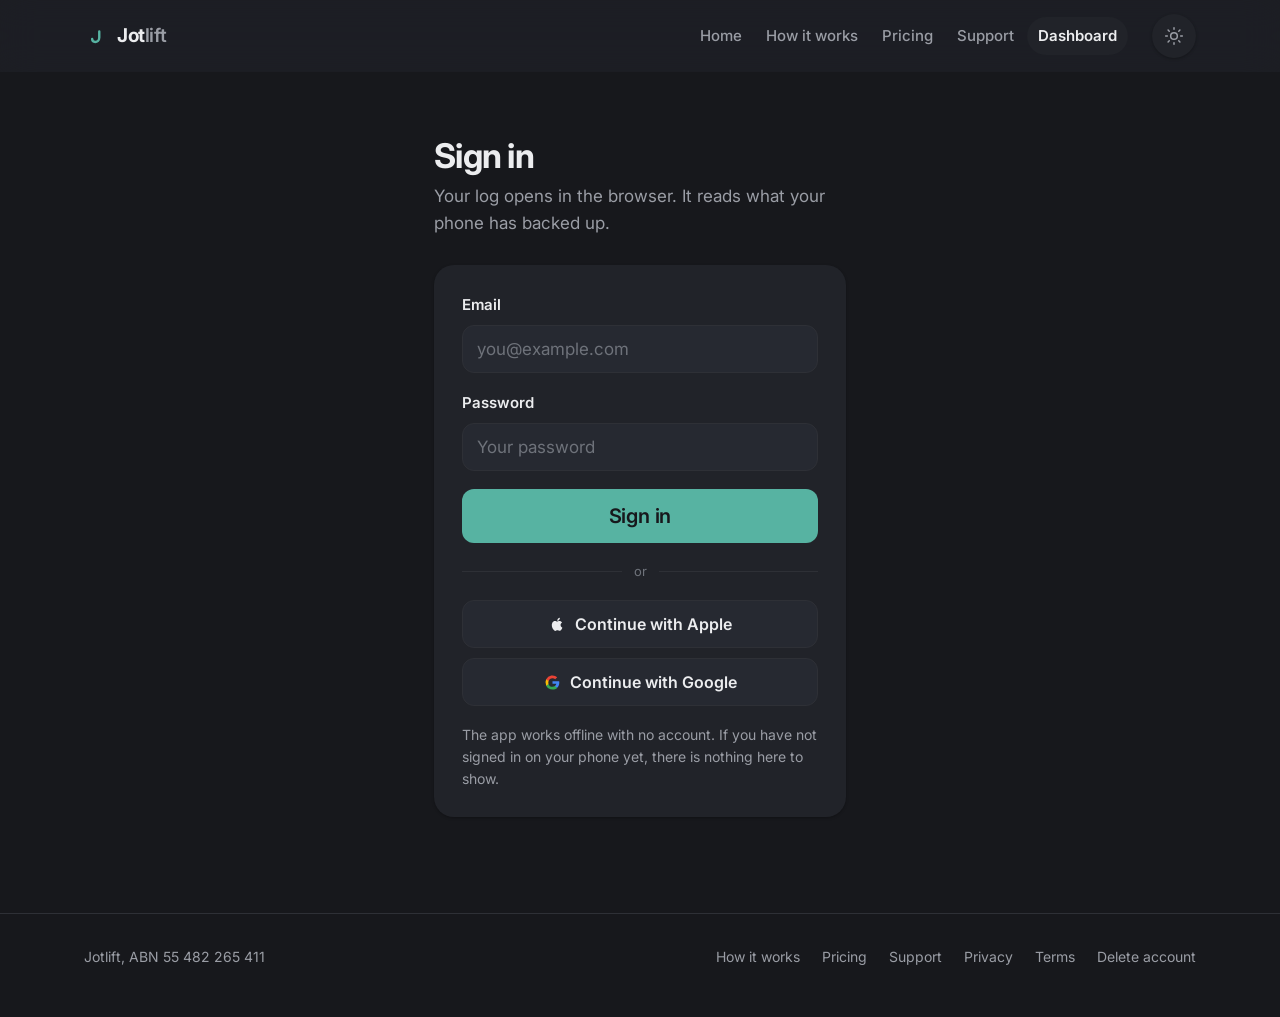
==== dashboard/index.html @ 5325343e "Build the Jotlift web surface: marketing site and Pro dashboard Rebuilds the site from the design ha" ====
<!DOCTYPE html>
<html lang="en" data-app="jotlift" data-theme="dark">
<head>
<meta charset="utf-8">
<meta name="viewport" content="width=device-width, initial-scale=1">
<title>Jotlift dashboard</title>
<meta name="description" content="Your whole workout log in a browser. History, progress charts and personal bests, your exercises and routines, and export to a spreadsheet.">
<link rel="canonical" href="https://jotlift.app/dashboard/">
<meta property="og:title" content="Jotlift dashboard">
<meta property="og:description" content="Your whole workout log in a browser. History, progress charts and personal bests, your exercises and routines, and export to a spreadsheet.">
<meta property="og:url" content="https://jotlift.app/dashboard/">
<meta property="og:type" content="website">
<link rel="icon" href="/assets/img/glyph.svg" type="image/svg+xml">
<link rel="stylesheet" href="/assets/css/site.css">
<script>
  /* Applied before first paint so a light-mode reader never sees a dark flash. */
  try {
    var t = localStorage.getItem('jotlift.theme');
    if (t === 'light' || t === 'dark') document.documentElement.setAttribute('data-theme', t);
  } catch (e) {}
</script>
</head>
<body class="jotx">
<a class="skip-link" href="#main">Skip to content</a>

<header class="site-header">
  <div class="site-header__inner">
    <a class="wordmark" href="/">
      <svg width="24" height="24" viewBox="0 0 100 100" fill="none" aria-hidden="true"><g transform="translate(10,10) scale(0.8)"><path d="M67 26 L67 58 C67 73 56 81 46 81 C36 81 30 74 30 66" fill="none" stroke="var(--color-accent)" stroke-width="12.5" stroke-linecap="round" stroke-linejoin="round"/></g></svg>
      <span class="wordmark__text">Jot<span>lift</span></span>
    </a>
    <nav class="site-nav" aria-label="Main">
      <a href="/">Home</a>
      <a href="/how-it-works/">How it works</a>
      <a href="/pricing/">Pricing</a>
      <a href="/support/">Support</a>
      <a href="/dashboard/" aria-current="page">Dashboard</a>
    </nav>
    <button class="theme-toggle" type="button" data-theme-toggle aria-label="Switch appearance">
      <svg class="icon-sun" width="20" height="20" viewBox="0 0 24 24" fill="none" stroke="currentColor" stroke-width="1.8" stroke-linecap="round" stroke-linejoin="round" aria-hidden="true"><circle cx="12" cy="12" r="4"/><path d="M12 2v2M12 20v2M4.9 4.9l1.4 1.4M17.7 17.7l1.4 1.4M2 12h2M20 12h2M4.9 19.1l1.4-1.4M17.7 6.3l1.4-1.4"/></svg>
      <svg class="icon-moon" width="20" height="20" viewBox="0 0 24 24" fill="none" stroke="currentColor" stroke-width="1.8" stroke-linecap="round" stroke-linejoin="round" aria-hidden="true"><path d="M12 3a6 6 0 0 0 9 9 9 9 0 1 1-9-9Z"/></svg>
    </button>
  </div>
</header>

<main id="main" data-dash-root>
  <noscript>
    <section class="shell-prose prose" style="padding-top:56px">
      <h1 class="display h-page">Your log</h1>
      <p>The dashboard reads the log your phone has backed up, which needs JavaScript. Turn it on for jotlift.app and reload. Everything else on this site works without it.</p>
      <p><a href="/support/">Get in touch</a> if that is a problem for you.</p>
    </section>
  </noscript>

  <!-- The first paint, replaced as soon as the session is known. Row
       placeholders shaped like the content: no spinner, no fake progress. -->
  <section class="shell-dash" style="padding:48px 24px 96px" data-dash-boot>
    <div class="skeleton__line"></div>
    <div class="skeleton__title"></div>
    <div class="skeleton__rows">
      <div class="skeleton__row"></div>
      <div class="skeleton__row"></div>
      <div class="skeleton__row"></div>
      <div class="skeleton__row"></div>
    </div>
  </section>
</main>

<footer class="site-footer">
  <div class="site-footer__inner">
    <p>Jotlift, ABN 55 482 265 411</p>
    <nav aria-label="Footer">
      <a href="/how-it-works/">How it works</a>
      <a href="/pricing/">Pricing</a>
      <a href="/support/">Support</a>
      <a href="/privacy/">Privacy</a>
      <a href="/terms/">Terms</a>
      <a href="/delete/">Delete account</a>
    </nav>
  </div>
</footer>

<script type="module" src="/assets/js/dashboard/index.js"></script>
</body>
</html>
---- assets/css/site.css ----
/* Jotlift web surface — marketing site + signed-in dashboard.
 *
 * Built on the Jot Core design system. Every colour, size, radius, shadow and
 * timing below resolves to a token in assets/css/tokens/*.css. Nothing here
 * invents a value.
 *
 * Rules carried from the design system readme:
 *  - The ladder steps UPWARD: canvas -> surface -> elevated.
 *  - A card is `surface` + radius-lg + elev-1 and NO border.
 *  - Hairlines are internal only: they divide rows inside a card, never outline
 *    one, and they inset to clear a leading glyph (60px behind a 32px tile,
 *    72px behind a 44px one).
 *  - Tint scarcity: the accent marks tappable or active things only.
 *  - Press, not hover: brightness(0.92) on buttons, a background tint on rows.
 *  - Touch targets never below 44px.
 */

@import "tokens/fonts.css";
@import "tokens/colors.css";
@import "tokens/typography.css";
@import "tokens/spacing.css";
@import "tokens/elevation.css";

/* ============================================================ reset + ground */

*, *::before, *::after { box-sizing: border-box; }

html, body { margin: 0; padding: 0; }

body {
  min-height: 100vh;
  background: var(--color-canvas);
  color: var(--color-text);
  font-family: var(--font-text);
  font-size: 17px;
  line-height: 1.6;
  -webkit-font-smoothing: antialiased;
}

/* The theme cross-fade. Only the properties that carry the palette. */
body, .jotx { transition: background-color var(--motion-standard) var(--ease-standard), color var(--motion-standard) var(--ease-standard); }
.jotx * { transition: background-color var(--motion-standard) var(--ease-standard), color var(--motion-standard) var(--ease-standard), border-color var(--motion-standard) var(--ease-standard), box-shadow var(--motion-standard) var(--ease-standard); }
@media (prefers-reduced-motion: reduce) { body, .jotx, .jotx * { transition: none; } }

a { color: var(--color-accent); text-decoration: none; }
a:hover { text-decoration: underline; }

img { max-width: 100%; }

/* Quiet text recedes by size and weight, never by faint colour alone. */
.num { font-variant-numeric: tabular-nums; font-feature-settings: "tnum" 1; }

.sr-only {
  position: absolute; width: 1px; height: 1px; padding: 0; margin: -1px;
  overflow: hidden; clip: rect(0 0 0 0); white-space: nowrap; border: 0;
}

.skip-link {
  position: absolute; left: -9999px; top: 0; z-index: 100;
  padding: 12px 18px; border-radius: var(--radius-md);
  background: var(--color-elevated); color: var(--color-text);
  box-shadow: var(--elev-2); font-size: 15px; font-weight: 600;
}
.skip-link:focus { left: 16px; top: 16px; text-decoration: none; }

:focus-visible { outline: 2px solid var(--color-accent); outline-offset: 2px; border-radius: 4px; }

.shell { width: min(1160px, 100%); margin: 0 auto; padding-left: 24px; padding-right: 24px; }
.shell-prose { width: min(760px, 100%); margin: 0 auto; padding-left: 24px; padding-right: 24px; }
.shell-legal { width: min(720px, 100%); margin: 0 auto; padding-left: 24px; padding-right: 24px; }
.shell-pricing { width: min(1000px, 100%); margin: 0 auto; padding-left: 24px; padding-right: 24px; }
.shell-dash { width: min(1240px, 100%); margin: 0 auto; padding-left: 24px; padding-right: 24px; }

/* ==================================================================== header */

.site-header {
  position: sticky; top: 0; z-index: 40;
  background: var(--glass-tint-d);
  backdrop-filter: saturate(160%) blur(var(--glass-blur));
  -webkit-backdrop-filter: saturate(160%) blur(var(--glass-blur));
}
:root:not([data-theme="dark"]) .site-header { background: var(--glass-tint-l); }
[data-theme="light"] .site-header { background: var(--glass-tint-l); }

.site-header__inner {
  width: min(1160px, 100%); margin: 0 auto; padding: 14px 24px;
  display: flex; align-items: center; gap: 24px;
}

.wordmark { display: flex; align-items: center; gap: 9px; flex: 0 0 auto; }
.wordmark:hover { text-decoration: none; }
.wordmark__text { font-size: 19px; font-weight: 700; letter-spacing: -0.02em; color: var(--color-text); }
.wordmark__text span { color: var(--color-text-quiet); font-weight: 600; }

.site-nav { flex: 1; display: flex; flex-wrap: wrap; gap: 4px 2px; justify-content: flex-end; align-items: center; }
.site-nav a {
  padding: 7px 11px; border-radius: var(--radius-pill);
  font-size: 15px; font-weight: 500; white-space: nowrap;
  color: var(--color-text-quiet); background: transparent;
}
.site-nav a:hover { color: var(--color-text); text-decoration: none; }
.site-nav a[aria-current="page"] { color: var(--color-text); font-weight: 600; background: var(--color-surface); }

.theme-toggle {
  flex: 0 0 auto; width: 44px; height: 44px;
  display: inline-flex; align-items: center; justify-content: center;
  border: none; border-radius: var(--radius-pill);
  background: var(--color-surface); color: var(--color-text-quiet);
  box-shadow: var(--elev-1); cursor: pointer;
}
.theme-toggle:hover { color: var(--color-text); }
.theme-toggle svg { display: block; }
/* One button, two glyphs: the sun shows in dark mode (what a press gets you). */
.theme-toggle .icon-sun { display: block; }
.theme-toggle .icon-moon { display: none; }
[data-theme="light"] .theme-toggle .icon-sun { display: none; }
[data-theme="light"] .theme-toggle .icon-moon { display: block; }

/* ==================================================================== footer */

.site-footer { background: var(--color-canvas); border-top: 1px solid var(--color-hairline); }
.site-footer__inner {
  width: min(1160px, 100%); margin: 0 auto; padding: 32px 24px 48px;
  display: flex; flex-wrap: wrap; gap: 20px 40px;
  align-items: flex-start; justify-content: space-between;
}
.site-footer p { margin: 0; font-size: 14px; color: var(--color-text-quiet); }
.site-footer nav { display: flex; flex-wrap: wrap; gap: 8px 22px; font-size: 14px; }
.site-footer nav a { color: var(--color-text-quiet); }
.site-footer nav a:hover { color: var(--color-text); text-decoration: none; }

/* ================================================================ components */

/* Button — accent is spent here, sparingly. Press is an Instant darken. */
.btn {
  display: inline-flex; align-items: center; justify-content: center; gap: 8px;
  min-width: 44px; height: 48px; padding: 0 20px;
  font-family: var(--font-text); font-size: var(--type-headline-size);
  font-weight: var(--weight-semibold); line-height: 1; letter-spacing: -0.01em;
  border-radius: var(--radius-md); border: 1px solid transparent;
  background: var(--color-accent); color: var(--color-on-accent);
  cursor: pointer; user-select: none;
  -webkit-tap-highlight-color: transparent;
  transition: filter var(--motion-instant) var(--ease-standard);
}
.btn:hover { text-decoration: none; }
.btn:active { filter: brightness(0.92); }
.btn[disabled], .btn[aria-disabled="true"] { opacity: 0.4; cursor: default; filter: none; }
.btn--sm { height: 36px; padding: 0 14px; font-size: var(--type-subhead-size); border-radius: var(--radius-sm); gap: 6px; }
.btn--lg { height: 54px; padding: 0 24px; font-size: var(--type-title-3-size); gap: 10px; }
.btn--secondary { background: var(--color-surface); color: var(--color-text); border-color: var(--color-hairline); }
.btn--text { background: transparent; color: var(--color-accent); }
.btn--destructive { background: var(--color-danger); color: var(--color-on-danger); }
.btn--full { width: 100%; }

/* A quiet link that sits beside a primary button at the same height. */
.btn-quiet {
  height: 54px; display: inline-flex; align-items: center; padding: 0 20px;
  font-size: 17px; font-weight: 600; color: var(--color-text-quiet); cursor: pointer;
}
.btn-quiet:hover { color: var(--color-text); text-decoration: none; }

/* Pill — a status SIGNAL, never a button. */
.pill {
  display: inline-flex; align-items: center; gap: 5px;
  height: 24px; padding: 0 10px; border-radius: var(--radius-pill);
  font-family: var(--font-text); font-size: var(--type-footnote-size);
  font-weight: var(--weight-semibold); line-height: 1; white-space: nowrap;
  background: var(--color-surface); color: var(--color-text-quiet);
}
.pill--success { background: var(--color-success-soft); color: var(--color-success); }
.pill--accent  { background: var(--color-accent-soft);  color: var(--color-accent); }
.pill--danger  { background: var(--color-danger-soft);  color: var(--color-danger); }
.pill--warning { background: var(--color-warning-soft); color: var(--color-warning); }

/* TextField — elevated fill, hairline border, accent hairline on focus. */
.field { display: flex; flex-direction: column; gap: var(--space-2); width: 100%; }
.field__label { font-size: var(--type-subhead-size); font-weight: var(--weight-semibold); color: var(--color-text); }
.field__box {
  display: flex; align-items: center; gap: var(--space-2);
  background: var(--color-elevated); border: 1.5px solid var(--color-hairline);
  border-radius: var(--radius-md); padding: 0 var(--space-3); height: 48px;
  transition: border-color var(--motion-quick) var(--ease-standard);
}
.field__box:focus-within { border-color: var(--color-accent); }
.field__box > svg { flex: 0 0 auto; color: var(--color-text-decorative); }
.field input {
  flex: 1; min-width: 0; border: none; outline: none; background: transparent;
  font-family: var(--font-text); font-size: var(--type-body-size); color: var(--color-text);
}
.field input::placeholder { color: var(--color-text-decorative); }
.field--numeric input { font-variant-numeric: tabular-nums; }
.field__help { font-size: var(--type-footnote-size); color: var(--color-text-quiet); }
.field__help--error { color: var(--color-danger); }

/* SegmentedControl — the selected segment rides on an elevated thumb. */
.segmented {
  display: inline-flex; background: var(--color-surface);
  border: 1px solid var(--color-hairline); border-radius: var(--radius-md);
  padding: 3px; gap: 2px;
}
.segmented button {
  flex: 1; min-height: 36px; padding: 0 16px; border: none;
  border-radius: var(--radius-sm); background: transparent; box-shadow: none;
  color: var(--color-text-quiet); font-family: var(--font-text);
  font-size: var(--type-subhead-size); font-weight: var(--weight-semibold);
  cursor: pointer; white-space: nowrap;
  -webkit-tap-highlight-color: transparent;
  transition: color var(--motion-quick) var(--ease-standard), background var(--motion-quick) var(--ease-standard);
}
.segmented button[aria-selected="true"] { background: var(--color-elevated); box-shadow: var(--elev-2); color: var(--color-accent); }

/* Stepper — accent tints the controls because they are the actionable bit. */
.stepper {
  display: inline-flex; align-items: center; height: 48px;
  background: var(--color-elevated); border: 1px solid var(--color-hairline);
  border-radius: var(--radius-md);
}
.stepper button {
  width: 44px; height: 44px; display: inline-flex; align-items: center; justify-content: center;
  border: none; background: transparent; color: var(--color-accent);
  font-size: 22px; font-weight: var(--weight-medium); cursor: pointer;
  -webkit-tap-highlight-color: transparent;
  transition: transform var(--motion-instant) var(--ease-spring);
}
.stepper button:active { transform: scale(0.88); }
.stepper button[disabled] { opacity: 0.32; cursor: default; transform: none; }
.stepper__value {
  min-width: 64px; text-align: center;
  font-variant-numeric: tabular-nums;
  font-size: var(--type-headline-size); font-weight: var(--weight-semibold); color: var(--color-text);
}

/* Card — surface + radius-lg + elev-1, no border. */
.card { background: var(--color-surface); border-radius: var(--radius-lg); box-shadow: var(--elev-1); }
.card--raised { background: var(--color-elevated); box-shadow: var(--elev-2); }
.card--xl { border-radius: var(--radius-xl); }
.card--pad { padding: 22px; }

/* A recessed tile: a canvas square holding a glyph in decorative ink, so a
   status is never carried by colour alone. */
.tile {
  display: flex; align-items: center; justify-content: center; flex: 0 0 auto;
  background: var(--color-canvas); color: var(--color-text-decorative);
}
.tile--44 { width: 44px; height: 44px; border-radius: var(--radius-md); }
.tile--32 { width: 32px; height: 32px; border-radius: var(--radius-sm); }

/* A hairline dividing rows inside a card, inset to clear the leading glyph. */
.divider-60 { position: absolute; left: 60px; right: 0; top: 0; height: 1px; background: var(--color-hairline); }
.divider-72 { position: absolute; left: 72px; right: 0; top: 0; height: 1px; background: var(--color-hairline); }

/* Eyebrow: a tiny uppercase label above a group, never inside the card. */
.eyebrow {
  margin: 0 0 6px; font-size: 12px; font-weight: 600; letter-spacing: 0.08em;
  text-transform: uppercase; color: var(--color-text-decorative);
}

/* ============================================================== type helpers */

.display {
  font-family: var(--font-display); font-weight: 700;
  letter-spacing: -0.025em; line-height: 1.12; color: var(--color-text);
  text-wrap: pretty;
}
.h-hero    { margin: 0; font-size: clamp(34px, 4.6vw, 52px); line-height: 1.08; }
.h-page    { margin: 0 0 10px; font-size: clamp(30px, 4vw, 42px); }
.h-legal   { margin: 0 0 6px; font-size: clamp(30px, 4vw, 40px); line-height: 1.14; }
.h-section { margin: 0 0 8px; font-size: clamp(26px, 2.8vw, 34px); line-height: 1.15; letter-spacing: -0.02em; }
.h-lead    { margin: 0 0 16px; font-size: clamp(28px, 3.4vw, 40px); line-height: 1.12; letter-spacing: -0.022em; }

.lede { margin: 0 0 32px; font-size: 19px; line-height: 1.5; color: var(--color-text-quiet); }
.quiet { color: var(--color-text-quiet); }
.decorative { color: var(--color-text-decorative); }

/* ==================================================================== layout */

.section { padding-top: 80px; }
.section--first { padding-top: 64px; }
.grid { display: grid; gap: 16px; }
.grid--240 { grid-template-columns: repeat(auto-fit, minmax(240px, 1fr)); }
.grid--230 { grid-template-columns: repeat(auto-fit, minmax(230px, 1fr)); }
.grid--220 { grid-template-columns: repeat(auto-fit, minmax(220px, 1fr)); }

/* ====================================================================== home */

.hero {
  padding: 56px 24px 24px;
  display: grid; grid-template-columns: repeat(auto-fit, minmax(320px, 1fr));
  gap: 48px; align-items: center;
}
.hero__sub { margin: 20px 0 0; font-size: clamp(17px, 1.6vw, 21px); line-height: 1.5; color: var(--color-text-quiet); max-width: 36ch; }
.hero__cta { margin-top: 32px; display: flex; flex-wrap: wrap; gap: 12px; align-items: center; }
.hero__price { margin: 20px 0 0; font-size: 15px; color: var(--color-text-quiet); }

/* The phone. A 320px frame, 44px radius, a 10px bezel plus a soft drop. */
.phone-col { display: flex; flex-direction: column; align-items: center; gap: 18px; }
.phone {
  position: relative; width: 320px; background: var(--color-canvas);
  border-radius: 44px; overflow: hidden;
  box-shadow: 0 0 0 10px #0d0e10, 0 30px 70px rgba(0, 0, 0, 0.42);
}
/* A drawn status bar on the same canvas colour as the capture, so there is no
   seam where the capture's own band was cropped away. */
.phone__status { position: relative; height: 45px; background: var(--color-canvas); }
.phone__clock {
  position: absolute; top: 50%; left: 58px; transform: translate(-50%, -50%);
  font-size: 13px; font-weight: 600; color: var(--color-text); font-variant-numeric: tabular-nums;
}
.phone__island {
  position: absolute; top: 9px; left: 50%; transform: translateX(-50%);
  width: 88px; height: 26px; border-radius: var(--radius-pill); background: #0d0e10;
}
.phone__meters {
  position: absolute; top: 50%; left: 262px; transform: translate(-50%, -50%);
  display: flex; align-items: center; gap: 5px; color: var(--color-text);
}
.phone__viewport { position: relative; width: 100%; aspect-ratio: 1206 / 2452; overflow: hidden; }
.phone__track { display: flex; height: 100%; transition: transform 620ms cubic-bezier(0.32, 0.72, 0, 1); }
.phone__panel { height: 100%; overflow: hidden; }
/* 170 source px of a 1206px-wide capture: its own status bar, and nothing else. */
.phone__panel img { display: block; width: 100%; margin-top: -14.1%; }
@media (prefers-reduced-motion: reduce) { .phone__track { transition: none; } }

.phone__dots { display: flex; gap: 8px; }
.phone__dots button {
  width: 8px; height: 8px; padding: 0; border: none; border-radius: 50%;
  background: var(--color-hairline); cursor: pointer;
  transition: background 240ms var(--ease-standard);
}
.phone__dots button[aria-current="true"] { background: var(--color-accent); }

.feature-card { background: var(--color-surface); border-radius: var(--radius-lg); box-shadow: var(--elev-1); padding: 22px; }
.feature-card h3 { margin: 0 0 6px; font-size: 17px; font-weight: 600; color: var(--color-text); }
.feature-card p { margin: 0; font-size: 15px; line-height: 1.55; color: var(--color-text-quiet); }

.split { display: grid; grid-template-columns: repeat(auto-fit, minmax(300px, 1fr)); gap: 48px; align-items: start; }

/* The numbered rules under the auto-progression headline. */
.rules { display: flex; flex-direction: column; gap: 2px; }
.rule { display: flex; gap: 14px; padding: 16px 0; border-top: 1px solid var(--color-hairline); }
.rule:last-child { border-bottom: 1px solid var(--color-hairline); }
.rule__n { flex: 0 0 auto; width: 22px; font-size: 14px; font-weight: 600; color: var(--color-text-decorative); font-variant-numeric: tabular-nums; }
.rule p { margin: 0; font-size: 16px; line-height: 1.55; color: var(--color-text-quiet); }
.rule strong { color: var(--color-text); font-weight: 600; }

/* WhyLine: the engine's own words, with the arrow.up.circle glyph. */
.whyline { border-top: 1px solid var(--color-hairline); padding: 16px 2px 2px; display: flex; align-items: center; gap: 12px; }
.whyline svg { flex: 0 0 auto; color: var(--color-text-decorative); }
.whyline__title { margin: 0; font-size: 17px; font-weight: 600; color: var(--color-text); }
.whyline__count { margin: 2px 0 0; font-size: 14px; color: var(--color-text-quiet); font-variant-numeric: tabular-nums; }

/* The run the engine counted. One grid, three columns sized once, so the
   weights line up down the page instead of per row. */
.run { display: grid; grid-template-columns: auto minmax(0, 1fr) auto; gap: 0 14px; align-items: baseline; }
.run > span { padding: 11px 0; border-top: 1px solid var(--color-hairline); white-space: nowrap; }
.run > span:nth-last-child(-n + 3) { border-bottom: 1px solid var(--color-hairline); }
.run__date { font-size: 15px; color: var(--color-text-quiet); }
.run__load { font-size: 17px; font-weight: 600; color: var(--color-text); font-variant-numeric: tabular-nums; }
.run__note { text-align: right; font-size: 14px; font-weight: 600; color: var(--color-text-quiet); }
.run__row--skipped > span { opacity: 0.6; }
.run__row--skipped .run__note { font-weight: 400; }
.run__note--final { color: var(--color-text); }

.pro-card { background: var(--color-surface); border-radius: var(--radius-lg); box-shadow: var(--elev-1); padding: 24px; }
.pro-card__n { font-size: 13px; font-weight: 600; color: var(--color-text-decorative); font-variant-numeric: tabular-nums; }
.pro-card h3 { margin: 8px 0 6px; font-size: 19px; font-weight: 600; letter-spacing: -0.01em; color: var(--color-text); }
.pro-card p { margin: 0; font-size: 15px; line-height: 1.55; color: var(--color-text-quiet); }

.compare {
  background: var(--color-surface); border-radius: var(--radius-xl); box-shadow: var(--elev-1);
  padding: clamp(24px, 3vw, 40px);
  display: grid; grid-template-columns: repeat(auto-fit, minmax(260px, 1fr)); gap: clamp(24px, 3vw, 48px);
}
.compare h3 { margin: 0 0 14px; font-size: 20px; font-weight: 600; letter-spacing: -0.01em; color: var(--color-text); }
.compare__sub { margin: 0 0 14px; font-size: 15px; color: var(--color-text-quiet); }
.compare__list { display: flex; flex-direction: column; gap: 9px; font-size: 16px; color: var(--color-text); }

/* ============================================================= prose (how it works, legal) */

.prose { padding: 56px 0 96px; color: var(--color-text); line-height: 1.65; }
.prose h2 { margin: 0 0 10px; font-size: 22px; font-weight: 700; letter-spacing: -0.015em; color: var(--color-text); }
.prose p { margin: 0 0 14px; }
.prose p:last-child { margin-bottom: 0; }
.prose .gap { margin-bottom: 40px; }
.prose strong { color: var(--color-text); font-weight: 600; }
.prose ul { margin: 0 0 16px; padding-left: 22px; display: flex; flex-direction: column; gap: 6px; }
.prose .h2-row { display: flex; align-items: center; gap: 10px; margin: 0 0 10px; }
.prose .h2-row h2 { margin: 0; }
.effective { margin: 0 0 36px; font-size: 15px; color: var(--color-text-decorative); }

/* Legal pages use a smaller heading and a wider paragraph rhythm. */
.legal h2 { font-size: 20px; font-weight: 600; letter-spacing: 0; }
.legal p { margin: 0 0 16px; }
.legal .gap { margin-bottom: 32px; }

.faq h2 { margin: 0 0 10px; font-size: 20px; font-weight: 600; color: var(--color-text); }
.faq p { margin: 0 0 32px; color: var(--color-text); }
.faq p:last-child { margin-bottom: 0; }

.support-card { padding: 24px; margin-bottom: 40px; }
.support-card p:first-child { margin: 0 0 4px; font-size: 15px; color: var(--color-text-quiet); }
.support-card__email { margin: 0 0 12px; font-size: 20px; font-weight: 600; }
.support-card p:last-child { margin: 0; font-size: 15px; line-height: 1.6; color: var(--color-text-quiet); }

/* =================================================================== pricing */

.plan-row { display: flex; flex-wrap: wrap; gap: 12px 20px; align-items: center; margin-bottom: 12px; }
.plan-switch {
  display: inline-flex; gap: 4px; padding: 4px; border-radius: var(--radius-pill);
  background: var(--color-canvas); box-shadow: inset 0 0 0 1px var(--color-hairline);
}
.plan-switch button {
  padding: 9px 22px; border: none; border-radius: var(--radius-pill);
  font-family: var(--font-text); font-size: 15px; font-weight: 500;
  color: var(--color-text-quiet); background: transparent; box-shadow: none; cursor: pointer;
}
.plan-switch button[aria-pressed="true"] { color: var(--color-text); font-weight: 600; background: var(--color-surface); box-shadow: var(--elev-1); }

.country { position: relative; min-width: 260px; }
.country__button {
  width: 100%; min-height: 48px; display: flex; align-items: center; gap: 10px;
  padding: 0 14px; border: none; border-radius: var(--radius-md);
  background: var(--color-surface); box-shadow: var(--elev-1); cursor: pointer;
  font-family: var(--font-text); font-size: 16px; color: var(--color-text); text-align: left;
}
.country__button > svg { flex: 0 0 auto; color: var(--color-text-decorative); }
.country__name { flex: 1; min-width: 0; overflow: hidden; text-overflow: ellipsis; white-space: nowrap; }
.country__code { flex: 0 0 auto; font-size: 14px; font-weight: 600; color: var(--color-text-quiet); font-variant-numeric: tabular-nums; }
.country__menu {
  position: absolute; top: calc(100% + 6px); left: 0; right: 0; z-index: 30;
  background: var(--color-elevated); border-radius: 14px; box-shadow: var(--elev-3); overflow: hidden;
}
.country__search { padding: 10px 10px 8px; }
.country__list { max-height: 280px; overflow-y: auto; padding: 0 6px 8px; }
.country__list button {
  display: flex; align-items: center; gap: 10px; width: 100%;
  min-height: 44px; padding: 0 12px; border: none; border-radius: 9px;
  background: transparent; cursor: pointer; text-align: left;
  font-family: var(--font-text); font-size: 16px; color: var(--color-text);
}
.country__list button:hover { background: var(--color-surface); }
.country__list button[aria-selected="true"] { background: var(--color-accent-soft); color: var(--color-accent); font-weight: 600; }
.country__list button span:first-child { flex: 1; min-width: 0; overflow: hidden; text-overflow: ellipsis; white-space: nowrap; }
.country__list button span:last-child { flex: 0 0 auto; font-size: 13px; font-weight: 600; color: var(--color-text-quiet); }
.country__empty { margin: 0; padding: 12px; font-size: 15px; color: var(--color-text-quiet); }

.price-note { margin: 0 0 6px; font-size: 14px; color: var(--color-text-decorative); }
.price-note--wide { margin: 0 0 24px; max-width: 64ch; font-size: 14px; line-height: 1.55; color: var(--color-text-decorative); }

.price-cards { display: grid; grid-template-columns: repeat(auto-fit, minmax(280px, 1fr)); gap: 20px; margin-bottom: 56px; }
.price-card {
  background: var(--color-surface); border-radius: var(--radius-xl); box-shadow: var(--elev-1);
  padding: 32px; display: flex; flex-direction: column;
}
.price-card--pro { background: var(--color-elevated); box-shadow: var(--elev-2); }
.price-card h2 { margin: 0 0 6px; font-size: 20px; font-weight: 600; color: var(--color-text); }
.price-card__sub { margin: 0 0 20px; font-size: 15px; color: var(--color-text-quiet); }
.price-card__amount {
  margin: 0 0 4px; font-family: var(--font-display); font-size: 44px; line-height: 1;
  font-weight: 700; letter-spacing: -0.03em; color: var(--color-text); font-variant-numeric: tabular-nums;
}
.price-card__per { margin: 0 0 8px; font-size: 15px; color: var(--color-text-quiet); }
.price-card__free-per { margin: 0 0 24px; font-size: 15px; color: var(--color-text-quiet); }
.price-card__derived { margin: 0 0 24px; font-size: 14px; color: var(--color-text-decorative); min-height: 21px; }
.price-card__body { margin: 0; font-size: 15px; line-height: 1.6; color: var(--color-text-quiet); }
.price-card__foot { margin-top: auto; }
.price-card__billed { margin: 12px 0 0; font-size: 14px; color: var(--color-text-quiet); }

.matrix { background: var(--color-surface); border-radius: var(--radius-xl); box-shadow: var(--elev-1); overflow: hidden; }
.matrix__row { display: grid; grid-template-columns: 1fr 84px 84px; gap: 12px; padding: 14px 22px; align-items: center; font-size: 16px; }
.matrix__row + .matrix__row { border-top: 1px solid var(--color-hairline); }
.matrix__head { font-size: 11px; font-weight: 600; letter-spacing: 0.06em; text-transform: uppercase; color: var(--color-text-decorative); }
.matrix__head span:not(:first-child) { text-align: center; }
.matrix__yes { display: flex; justify-content: center; color: var(--color-success); }
.matrix__no { display: flex; justify-content: center; color: var(--color-text-decorative); font-size: 15px; }

/* ================================================================= dashboard */

.dash-gate { padding-top: 56px; padding-bottom: 96px; }

.signin { width: min(460px, 100%); margin: 0 auto; padding: 64px 24px 96px; }
.signin__card {
  background: var(--color-surface); border-radius: var(--radius-xl); box-shadow: var(--elev-1);
  padding: 28px; display: flex; flex-direction: column; gap: 18px;
}
.signin__or { display: flex; align-items: center; gap: 12px; }
.signin__or span:first-child, .signin__or span:last-child { flex: 1; height: 1px; background: var(--color-hairline); }
.signin__or span:nth-child(2) { font-size: 13px; color: var(--color-text-decorative); }
.oauth {
  height: 48px; display: inline-flex; align-items: center; justify-content: center; gap: 9px;
  border: 1px solid var(--color-hairline); border-radius: var(--radius-md);
  background: var(--color-elevated); color: var(--color-text);
  font-family: var(--font-text); font-size: 16px; font-weight: 600; cursor: pointer;
  transition: filter var(--motion-instant) var(--ease-standard);
}
.oauth:active { filter: brightness(0.92); }
.signin__foot { margin: 0; font-size: 14px; line-height: 1.55; color: var(--color-text-quiet); }

/* Loading is row placeholders shaped like the content. Never a spinner. */
.skeleton__line { height: 14px; width: 120px; border-radius: var(--radius-pill); background: var(--color-surface); }
.skeleton__title { height: 30px; width: 220px; border-radius: var(--radius-sm); background: var(--color-surface); margin-top: 14px; }
.skeleton__rows { margin-top: 32px; display: flex; flex-direction: column; gap: 12px; }
.skeleton__row { height: 74px; border-radius: var(--radius-lg); background: var(--color-surface); box-shadow: var(--elev-1); }
.skeleton__rows .skeleton__row:nth-child(2) { opacity: 0.75; }
.skeleton__rows .skeleton__row:nth-child(3) { opacity: 0.5; }
.skeleton__rows .skeleton__row:nth-child(4) { opacity: 0.3; }

.dash-banner {
  margin: 24px 0 0; background: var(--color-warning-soft); border-radius: var(--radius-lg);
  padding: 18px 20px; display: flex; flex-wrap: wrap; gap: 14px; align-items: center;
}
.dash-banner > svg { flex: 0 0 auto; color: var(--color-warning); }
.dash-banner div { flex: 1; min-width: 240px; }
.dash-banner p { margin: 0; font-size: 16px; font-weight: 600; color: var(--color-warning); }
.dash-banner p + p { margin: 3px 0 0; font-size: 15px; font-weight: 400; }

.dash-head { padding: 32px 0 24px; display: flex; flex-wrap: wrap; gap: 12px 20px; align-items: baseline; }
.dash-head > div { flex: 1; min-width: 220px; }
.dash-head__email { margin: 0 0 4px; font-size: 15px; color: var(--color-text-quiet); }
.dash-head h1 { margin: 0; font-family: var(--font-display); font-size: clamp(26px, 3.2vw, 34px); line-height: 1.14; font-weight: 700; letter-spacing: -0.022em; color: var(--color-text); }

.dash-body { display: flex; gap: 32px; align-items: flex-start; }
.dash-rail { flex: 0 0 200px; position: sticky; top: 88px; display: flex; flex-direction: column; gap: 2px; }
.dash-rail button {
  min-height: 44px; display: flex; align-items: center; padding: 0 14px;
  border: none; border-radius: var(--radius-md); background: transparent;
  font-family: var(--font-text); font-size: 16px; font-weight: 500;
  color: var(--color-text-quiet); cursor: pointer; text-align: left;
}
.dash-rail button[aria-current="true"] { color: var(--color-accent); font-weight: 600; background: var(--color-accent-soft); }
.dash-main { flex: 1; min-width: 0; }

.dash-tabbar {
  position: fixed; left: 0; right: 0; bottom: 0; z-index: 40; display: none;
  border-top: 1px solid var(--color-hairline);
  background: var(--glass-tint-d);
  backdrop-filter: saturate(180%) blur(var(--glass-blur));
  -webkit-backdrop-filter: saturate(180%) blur(var(--glass-blur));
}
[data-theme="light"] .dash-tabbar { background: var(--glass-tint-l); }
.dash-tabbar button {
  flex: 1; min-height: 52px; display: flex; align-items: center; justify-content: center;
  border: none; background: transparent; cursor: pointer; text-align: center;
  font-family: var(--font-text); font-size: 14px; font-weight: 500; color: var(--color-text-quiet);
}
.dash-tabbar button[aria-current="true"] { color: var(--color-accent); font-weight: 600; }

.tab-head { display: flex; flex-wrap: wrap; gap: 12px; align-items: center; justify-content: space-between; margin-bottom: 16px; }
.tab-head h2 { margin: 0; font-size: 20px; font-weight: 600; color: var(--color-text); }
.tab-head__meta { font-size: 15px; color: var(--color-text-quiet); font-variant-numeric: tabular-nums; }

/* History */
.summary-strip { display: grid; grid-template-columns: repeat(auto-fit, minmax(130px, 1fr)); gap: 12px; margin-bottom: 8px; }
.summary-tile { background: var(--color-elevated); border-radius: var(--radius-lg); box-shadow: var(--elev-2); padding: 18px; }
.summary-tile__value { margin: 0; font-family: var(--font-display); font-size: 26px; line-height: 1; font-weight: 700; letter-spacing: -0.02em; color: var(--color-text); font-variant-numeric: tabular-nums; }
.summary-tile__label { margin: 6px 0 0; font-size: 12px; font-weight: 600; letter-spacing: 0.03em; text-transform: uppercase; color: var(--color-text-quiet); }

.week { padding-top: 24px; }
.week > h3 { margin: 0 0 12px; font-size: 15px; font-weight: 600; color: var(--color-text-quiet); }
.week__list { display: flex; flex-direction: column; gap: 12px; }

.session { background: var(--color-surface); border-radius: var(--radius-lg); box-shadow: var(--elev-1); overflow: hidden; }
.session__toggle {
  display: flex; align-items: center; gap: 12px; width: 100%; padding: 16px;
  min-height: 44px; border: none; background: transparent; cursor: pointer; text-align: left;
  font-family: var(--font-text);
  transition: background var(--motion-instant) var(--ease-standard);
}
.session__toggle:active { background: var(--color-accent-soft); }
.session__main { flex: 1; min-width: 0; display: flex; flex-direction: column; gap: 2px; }
.session__title { display: flex; align-items: center; gap: 8px; }
.session__name { font-size: 17px; font-weight: 600; color: var(--color-text); }
.session__synced { display: inline-flex; color: var(--color-success); }
.session__summary { font-size: 13px; color: var(--color-text-quiet); font-variant-numeric: tabular-nums; }
.session__caret { display: inline-flex; color: var(--color-text-decorative); }
/* Dividers inset 72px to clear the 44px tile (C04). */
.session__detail { padding: 0 16px 16px 72px; display: flex; flex-direction: column; gap: 16px; }
.session__exercise { border-top: 1px solid var(--color-hairline); padding-top: 14px; }
.session__exercise-head { display: flex; flex-wrap: wrap; gap: 8px 10px; align-items: center; }
.session__exercise-head h4 { margin: 0; font-size: 16px; font-weight: 600; color: var(--color-text); }
.session__perside { margin: 6px 0 0; font-size: 13px; color: var(--color-text-decorative); }
.session__sets { display: grid; grid-template-columns: auto minmax(0, 1fr); gap: 0 14px; align-items: baseline; margin-top: 8px; }
.session__set-n { font-size: 13px; font-weight: 600; color: var(--color-text-decorative); font-variant-numeric: tabular-nums; padding: 4px 0; }
.session__set-v { font-size: 16px; color: var(--color-text); font-variant-numeric: tabular-nums; padding: 4px 0; }
.session__hint { margin: 0; font-size: 14px; color: var(--color-text-quiet); }

/* Progress */
.prg-picker { position: relative; margin-bottom: 16px; }
.prg-picker__button {
  display: inline-flex; align-items: center; gap: 8px; padding: 9px 18px; min-height: 44px;
  border: none; border-radius: var(--radius-pill); background: var(--color-surface);
  box-shadow: var(--elev-1); cursor: pointer; font-family: var(--font-text);
}
.prg-picker__name { font-size: 19px; font-weight: 600; letter-spacing: -0.01em; color: var(--color-text); }
.prg-picker__button > svg { color: var(--color-text-decorative); }
.prg-picker__menu {
  position: absolute; z-index: 5; top: calc(100% + 6px); left: 0; min-width: 260px;
  max-height: 320px; overflow-y: auto; padding: 4px 0;
  background: var(--color-elevated); border-radius: var(--radius-md); box-shadow: var(--elev-2);
}
.prg-picker__menu button {
  display: flex; align-items: center; width: 100%; padding: 11px 16px; min-height: 44px;
  border: none; background: transparent; cursor: pointer; text-align: left;
  font-family: var(--font-text); font-size: 16px; color: var(--color-text);
}
.prg-picker__menu button:hover { background: var(--color-surface); }
.prg-picker__menu button[aria-selected="true"] { color: var(--color-accent); background: var(--color-accent-soft); }

.chart-card { background: var(--color-surface); border-radius: var(--radius-lg); box-shadow: var(--elev-1); padding: 20px; margin-bottom: 24px; }
.chart-readout { margin: 12px 0 2px; min-height: 19px; font-size: 13px; color: var(--color-text-quiet); font-variant-numeric: tabular-nums; }
.chart-frame { position: relative; padding: 6px 0 0 44px; }
.chart-scroll { overflow-x: auto; overflow-y: hidden; padding: 0 24px 8px 18px; }
.chart-plot { position: relative; height: 200px; }
.chart-plot svg { display: block; overflow: visible; }
.chart-guide { position: absolute; top: 0; height: 176px; width: 1px; background: var(--color-hairline); }
.chart-dot { position: absolute; width: 11px; height: 11px; margin: -6px 0 0 -6px; border-radius: var(--radius-pill); background: var(--color-accent); }
.chart-dot--last { width: 7px; height: 7px; margin: -4px 0 0 -4px; }
.chart-lastlabel { position: absolute; padding-right: 6px; font-size: 12px; font-weight: 600; color: var(--color-text); font-variant-numeric: tabular-nums; white-space: nowrap; }
.chart-hit { position: absolute; top: 0; height: 176px; width: 32px; transform: translateX(-50%); border: none; background: transparent; padding: 0; cursor: pointer; }
.chart-xtick { position: absolute; top: 184px; transform: translateX(-50%); font-size: 11px; color: var(--color-text-quiet); white-space: nowrap; }
.chart-ytick { position: absolute; left: 0; width: 34px; text-align: right; transform: translateY(-50%); font-size: 11px; color: var(--color-text-quiet); font-variant-numeric: tabular-nums; }

.bests { background: var(--color-surface); border-radius: var(--radius-lg); box-shadow: var(--elev-1); overflow: hidden; }
.best-row { position: relative; display: flex; align-items: center; gap: 12px; padding: 13px 16px; min-height: 44px; }
.best-row__label { flex: 1; min-width: 0; font-size: 15px; color: var(--color-text-quiet); }
.best-row__value { flex: 0 0 auto; font-size: 17px; font-weight: 600; color: var(--color-text); font-variant-numeric: tabular-nums; }
.best-row__value--absent { font-size: 15px; font-weight: 400; color: var(--color-text-quiet); }
.bests-note { margin: 14px 0 0; max-width: 62ch; font-size: 14px; line-height: 1.55; color: var(--color-text-quiet); }

/* Exercises */
.ex-group { margin-bottom: 20px; }
.ex-group > h3 { margin: 0 0 8px; font-size: 15px; font-weight: 600; color: var(--color-text-quiet); }
.ex-list { background: var(--color-surface); border-radius: var(--radius-lg); box-shadow: var(--elev-1); overflow: hidden; }
.ex-row {
  position: relative; display: flex; align-items: center; gap: 12px; width: 100%;
  padding: 12px 16px; min-height: 44px; border: none; background: transparent;
  cursor: pointer; text-align: left; font-family: var(--font-text);
}
.ex-row[aria-selected="true"] { background: var(--color-accent-soft); }
.ex-row[aria-selected="true"] .ex-row__name { color: var(--color-accent); }
.ex-row__main { flex: 1; min-width: 0; display: flex; flex-direction: column; gap: 1px; }
.ex-row__name { font-size: 17px; color: var(--color-text); overflow: hidden; text-overflow: ellipsis; white-space: nowrap; }
.ex-row__own { font-size: 12px; color: var(--color-text-decorative); }
.ex-row__best { flex: 0 0 auto; font-size: 15px; font-weight: 600; color: var(--color-text); font-variant-numeric: tabular-nums; white-space: nowrap; }
.ex-row__last { flex: 0 0 auto; min-width: 56px; text-align: right; font-size: 14px; color: var(--color-text-quiet); font-variant-numeric: tabular-nums; white-space: nowrap; }
.ex-row__chevron { display: inline-flex; color: var(--color-text-decorative); }
.ex-empty { margin: 0 0 20px; padding: 24px; background: var(--color-surface); border-radius: var(--radius-lg); box-shadow: var(--elev-1); font-size: 16px; color: var(--color-text-quiet); text-align: center; }

.ex-detail { background: var(--color-elevated); border-radius: var(--radius-lg); box-shadow: var(--elev-2); padding: 24px; }
.ex-detail h3 { margin: 0 0 4px; font-size: 17px; font-weight: 600; color: var(--color-text); }
.ex-detail__name { margin: 0 0 20px; font-size: 15px; color: var(--color-text-quiet); }
.ex-facts { display: grid; grid-template-columns: repeat(auto-fit, minmax(140px, 1fr)); gap: 18px 24px; margin-bottom: 18px; }
.ex-facts p:first-child { margin: 0 0 2px; font-size: 13px; color: var(--color-text-quiet); }
.ex-facts p:last-child { margin: 0; font-size: 16px; color: var(--color-text); }
.ex-form { display: grid; grid-template-columns: repeat(auto-fit, minmax(180px, 1fr)); gap: 18px; }
.ex-actions { margin-top: 20px; display: flex; flex-wrap: wrap; gap: 10px; align-items: center; justify-content: space-between; }
.ex-actions__left { display: flex; flex-wrap: wrap; gap: 10px; }
.danger-link { font-size: 15px; color: var(--color-danger); font-weight: 600; cursor: pointer; background: none; border: none; font-family: var(--font-text); padding: 0; }

/* Routines */
.routine-cards { display: grid; grid-template-columns: repeat(auto-fit, minmax(220px, 1fr)); gap: 12px; margin-bottom: 20px; }
.routine-card {
  display: flex; flex-direction: column; gap: 10px; padding: 20px; width: 100%;
  border: none; border-radius: var(--radius-lg); box-shadow: var(--elev-1);
  background: var(--color-surface); cursor: pointer; text-align: left; font-family: var(--font-text);
}
.routine-card[aria-selected="true"] { background: var(--color-accent-soft); }
.routine-card[aria-selected="true"] .routine-card__name { color: var(--color-accent); }
.routine-card__name { font-size: 20px; font-weight: 600; color: var(--color-text); }
.routine-card__detail { font-size: 13px; color: var(--color-text-quiet); font-variant-numeric: tabular-nums; }
.routine-card__tags { display: flex; flex-wrap: wrap; gap: 6px; }

.routine-detail { background: var(--color-elevated); border-radius: var(--radius-lg); box-shadow: var(--elev-2); padding: 24px; }
.routine-detail__head { display: flex; flex-wrap: wrap; gap: 12px; align-items: center; justify-content: space-between; margin-bottom: 18px; }
.routine-detail__head h3 { margin: 0; font-size: 17px; font-weight: 600; color: var(--color-text); }
.routine-table { border-radius: var(--radius-md); overflow: hidden; background: var(--color-surface); }
.routine-table__row { display: grid; grid-template-columns: 32px minmax(0, 1fr) 80px 90px 40px; gap: 12px; padding: 12px 16px; font-size: 16px; align-items: center; min-height: 44px; }
.routine-table__row + .routine-table__row { border-top: 1px solid var(--color-hairline); }
.routine-table__head { padding: 12px 16px; font-size: 11px; font-weight: 600; letter-spacing: 0.05em; text-transform: uppercase; color: var(--color-text-decorative); }
.routine-table__n { color: var(--color-text-decorative); font-variant-numeric: tabular-nums; font-size: 14px; font-weight: 600; }
.routine-table__name { min-width: 0; color: var(--color-text); overflow: hidden; text-overflow: ellipsis; white-space: nowrap; }
.routine-table__sets { text-align: right; color: var(--color-text); font-variant-numeric: tabular-nums; }
.routine-table__reps { text-align: right; font-variant-numeric: tabular-nums; color: var(--color-text); }
.routine-table__reps--any { color: var(--color-text-decorative); }
.routine-table__grip { display: flex; justify-content: flex-end; color: var(--color-text-decorative); cursor: grab; }

/* Export */
.export-card { background: var(--color-surface); border-radius: var(--radius-lg); box-shadow: var(--elev-1); padding: 24px; max-width: 560px; }
.export-dates { display: grid; grid-template-columns: repeat(auto-fit, minmax(180px, 1fr)); gap: 18px; margin-bottom: 22px; }
.export-label { margin: 0 0 10px; font-size: 15px; font-weight: 600; color: var(--color-text); }
.export-formats { display: flex; gap: 8px; margin-bottom: 22px; flex-wrap: wrap; }
.export-formats button {
  height: 40px; display: inline-flex; align-items: center; padding: 0 16px;
  border: none; border-radius: 10px; background: var(--color-canvas);
  color: var(--color-text-quiet); font-family: var(--font-text); font-size: 15px; font-weight: 500; cursor: pointer;
}
.export-formats button[aria-pressed="true"] { background: var(--color-accent-soft); color: var(--color-accent); font-weight: 600; }
.export-foot { border-top: 1px solid var(--color-hairline); padding-top: 20px; display: flex; flex-wrap: wrap; gap: 14px; align-items: center; justify-content: space-between; }
.export-count { font-size: 15px; color: var(--color-text-quiet); font-variant-numeric: tabular-nums; }

/* Account */
.account-list { background: var(--color-surface); border-radius: var(--radius-lg); box-shadow: var(--elev-1); overflow: hidden; margin-bottom: 16px; }
.account-row { display: flex; flex-wrap: wrap; gap: 8px 16px; align-items: center; justify-content: space-between; padding: 16px 20px; min-height: 44px; }
.account-row + .account-row { border-top: 1px solid var(--color-hairline); }
.account-row--control { padding: 12px 20px; }
.account-row__key { font-size: 16px; color: var(--color-text); }
.account-row__val { font-size: 16px; color: var(--color-text-quiet); }
.account-row__val--num { font-variant-numeric: tabular-nums; }
.account-note { margin: -4px 0 16px; max-width: 64ch; font-size: 14px; line-height: 1.55; color: var(--color-text-quiet); }
.account-card { background: var(--color-surface); border-radius: var(--radius-lg); box-shadow: var(--elev-1); padding: 22px 20px; margin-bottom: 16px; }
.account-card__head { display: flex; flex-wrap: wrap; gap: 12px; align-items: center; justify-content: space-between; margin-bottom: 14px; }
.account-card__head h3 { margin: 0; font-size: 17px; font-weight: 600; color: var(--color-text); }
.account-links { display: flex; flex-wrap: wrap; gap: 18px; align-items: center; }
.account-links a, .account-links button { font-size: 15px; color: var(--color-text-quiet); background: none; border: none; padding: 0; font-family: var(--font-text); cursor: pointer; }
.signout { margin: 20px 0 0; font-size: 15px; color: var(--color-text-quiet); background: none; border: none; padding: 0; font-family: var(--font-text); cursor: pointer; }

.empty-card { background: var(--color-surface); border-radius: var(--radius-xl); box-shadow: var(--elev-1); padding: 32px; text-align: center; }
.empty-card > span { display: inline-flex; color: var(--color-text-decorative); }
.empty-card h1 { margin: 16px 0 8px; font-size: 22px; font-weight: 700; letter-spacing: -0.015em; color: var(--color-text); }
.empty-card p { margin: 0 0 22px; color: var(--color-text-quiet); line-height: 1.6; }

.gate-list { display: flex; flex-direction: column; }
.gate-item { display: flex; gap: 14px; padding: 14px 0; border-top: 1px solid var(--color-hairline); }
.gate-item:last-child { border-bottom: 1px solid var(--color-hairline); }
.gate-item__n { flex: 0 0 auto; width: 20px; font-size: 14px; font-weight: 600; color: var(--color-text-decorative); font-variant-numeric: tabular-nums; }
.gate-item p { margin: 0; font-size: 16px; line-height: 1.55; color: var(--color-text-quiet); }
.gate-item strong { color: var(--color-text); font-weight: 600; }

/* Non-blocking notice for an action that could not complete. */
.notice { margin: 0 0 16px; padding: 14px 16px; border-radius: var(--radius-md); font-size: 15px; line-height: 1.5; }
.notice--danger { background: var(--color-danger-soft); color: var(--color-danger); }
.notice--warning { background: var(--color-warning-soft); color: var(--color-warning); }
.notice--success { background: var(--color-success-soft); color: var(--color-success); }
.notice[hidden] { display: none; }

[hidden] { display: none !important; }

/* =============================================================== breakpoints */

/* The dashboard's rail becomes a fixed bottom bar below 900px. */
@media (max-width: 899px) {
  .dash-rail { display: none; }
  .dash-tabbar { display: flex; }
  .dash-body { display: block; }
  .dash-wrap { padding-bottom: 72px; }
}

/* Below 720px the five nav items no longer fit beside the wordmark, so they
   take a row of their own rather than wrapping into a ragged block. The row
   scrolls sideways if it has to, so every page stays one tap away. */
@media (max-width: 719px) {
  .site-header__inner { flex-wrap: wrap; gap: 10px 16px; padding: 12px 16px; }
  .wordmark { order: 1; flex: 1 1 auto; }
  .theme-toggle { order: 2; }
  .site-nav {
    order: 3; flex: 1 0 100%; justify-content: flex-start;
    flex-wrap: nowrap; overflow-x: auto; gap: 2px;
    scrollbar-width: none; -ms-overflow-style: none;
  }
  .site-nav::-webkit-scrollbar { display: none; }
  .site-footer__inner { padding: 28px 16px 40px; }
  .shell, .shell-prose, .shell-legal, .shell-pricing, .shell-dash { padding-left: 16px; padding-right: 16px; }
}

/* Six tabs across a small phone: let the bar scroll rather than crush a label. */
@media (max-width: 419px) {
  .dash-tabbar { overflow-x: auto; scrollbar-width: none; }
  .dash-tabbar::-webkit-scrollbar { display: none; }
  .dash-tabbar button { flex: 0 0 auto; padding: 0 14px; font-size: 13px; }
}

/* Tight: the fixed numeric tracks no longer fit beside the label, so a row
   wraps rather than starving the label track. */
@media (max-width: 639px) {
  .routine-table__row { grid-template-columns: 32px minmax(0, 1fr) 1fr; }
  .routine-table__name { grid-column: 2 / -1; }
  .routine-table__row > .routine-table__grip, .routine-table__head > span:last-child { display: none; }
  .ex-row__best { display: none; }
  .matrix__row { grid-template-columns: 1fr 56px 56px; padding: 14px 16px; }
  .phone { width: 100%; max-width: 320px; }
  .session__detail { padding-left: 16px; }
  .hero { padding-top: 32px; }
}
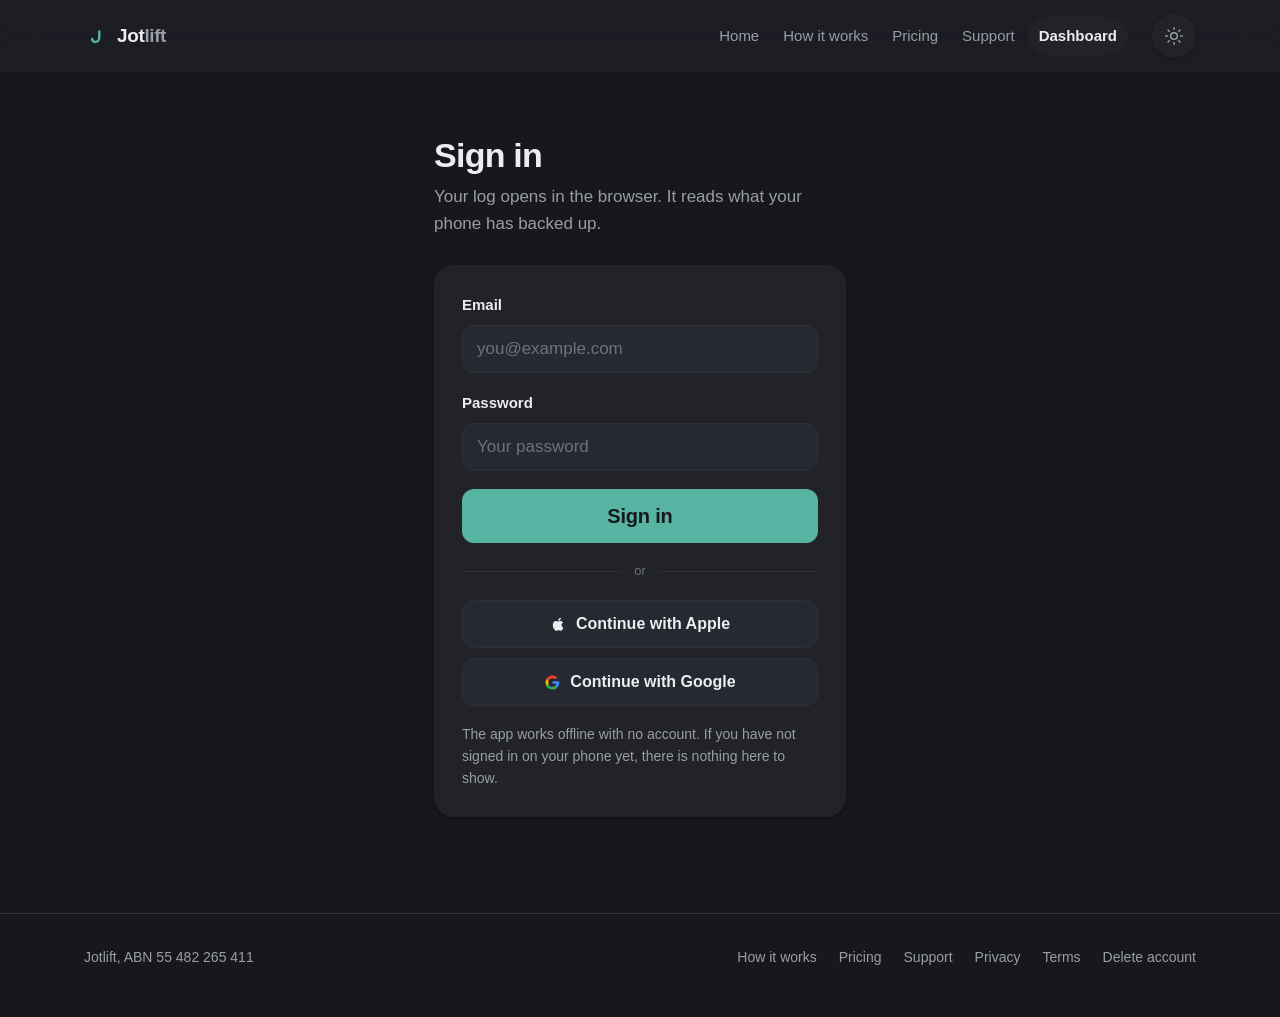
==== commit 38a0fcfb: "feat(security): a content security policy on every page, and no framed dashboard GitHub Pages sends " ====
--- a/dashboard/index.html
+++ b/dashboard/index.html
@@ -2,6 +2,28 @@
 <html lang="en" data-app="jotlift" data-theme="dark">
 <head>
 <meta charset="utf-8">
+<!-- Content Security Policy. Nothing here loads a third-party script, so every
+     executable resource resolves to this origin. The one inline script (the
+     pre-paint theme read further down this head) is allowed by its sha256 hash
+     rather than by 'unsafe-inline': a hash present in script-src makes the
+     browser ignore 'unsafe-inline' entirely, so an injected inline script is
+     still refused. Only the Inter webfont is off-origin, and it is the reason
+     style-src and font-src name Google at all.
+
+     'unsafe-inline' stays in style-src because the pages carry style
+     attributes; a style attribute cannot execute, and dropping it would cost
+     the chart its layout for no attacker capability.
+
+     form-action 'none' is a real failsafe rather than a formality: the sign-in
+     form is submitted by JS, so if that handler ever failed to run, the browser
+     would otherwise navigate and put the typed password in the URL.
+
+     frame-ancestors is DELIBERATELY ABSENT. Browsers ignore it in a meta
+     policy, and GitHub Pages sends no headers of our own, so stating it here
+     would read as clickjacking protection that does not exist. The dashboard
+     (the only page holding a session) refuses to run framed in JS instead; see
+     assets/js/dashboard/index.js. -->
+<meta http-equiv="Content-Security-Policy" content="default-src 'none'; script-src 'self' 'sha256-9PPnXDPvTWPjIk3zWfNq0cdWasemBD8gKhIcqQX4xds='; style-src 'self' https://fonts.googleapis.com 'unsafe-inline'; font-src https://fonts.gstatic.com; img-src 'self'; connect-src https://wyvawvpyiuiqfmegflke.supabase.co; base-uri 'none'; form-action 'none'">
 <meta name="viewport" content="width=device-width, initial-scale=1">
 <title>Jotlift dashboard</title>
 <meta name="description" content="Your whole workout log in a browser. History, progress charts and personal bests, your exercises and routines, and export to a spreadsheet.">
--- a/assets/css/site.css
+++ b/assets/css/site.css
@@ -20,6 +20,43 @@
 @import "tokens/typography.css";
 @import "tokens/spacing.css";
 @import "tokens/elevation.css";
+
+/* The light half of the semantic set, stated EXPLICITLY.
+ *
+ * colors.css puts light on bare `:root` and dark behind `[data-theme="dark"]`,
+ * which is right for a page that owns its own root element: `data-theme="light"`
+ * there simply falls through to `:root`. It stops being right the moment this
+ * stylesheet renders inside a host that has already stamped a theme higher up,
+ * because a `light` stamp below a `dark` one then inherits dark and has nothing
+ * to reset it with. Restating the light tokens against the same selector the
+ * dark block uses makes the toggle win in BOTH directions, wherever it sits. */
+[data-theme="light"] {
+  --color-canvas:          var(--paper-100);
+  --color-surface:         var(--paper-50);
+  --color-elevated:        var(--white);
+  --color-hairline:        var(--paper-200);
+  --color-scrim:           rgba(33, 31, 27, 0.32);
+
+  --color-text:            var(--ink-900);
+  --color-text-quiet:      var(--ink-600);
+  --color-text-decorative: var(--ink-400);
+
+  --color-accent:          var(--teal-deep);
+  --color-accent-soft:     var(--teal-soft-l);
+  --color-on-accent:       var(--white);
+
+  --color-success:         var(--grn-deep);
+  --color-success-soft:    var(--grn-soft-l);
+  --color-danger:          var(--red-deep);
+  --color-danger-soft:     var(--red-soft-l);
+  --color-on-danger:       var(--white);
+  --color-warning:         var(--amb-deep);
+  --color-warning-soft:    var(--amb-soft-l);
+
+  --elev-1: 0 1px 3px rgba(33, 31, 27, 0.07);
+  --elev-2: 0 2px 8px rgba(33, 31, 27, 0.10);
+  --elev-3: 0 12px 32px rgba(33, 31, 27, 0.16);
+}
 
 /* ============================================================ reset + ground */
 
@@ -610,7 +647,19 @@
 .chart-card { background: var(--color-surface); border-radius: var(--radius-lg); box-shadow: var(--elev-1); padding: 20px; margin-bottom: 24px; }
 .chart-readout { margin: 12px 0 2px; min-height: 19px; font-size: 13px; color: var(--color-text-quiet); font-variant-numeric: tabular-nums; }
 .chart-frame { position: relative; padding: 6px 0 0 44px; }
-.chart-scroll { overflow-x: auto; overflow-y: hidden; padding: 0 24px 8px 18px; }
+.chart-scroll {
+  overflow-x: auto; overflow-y: hidden; padding: 0 24px 8px 18px;
+  /* The platform scrollbar is a grey slab that belongs to no palette. This one
+     is drawn from the tokens, so it recedes in both modes. */
+  scrollbar-width: thin;
+  scrollbar-color: var(--color-hairline) transparent;
+}
+.chart-scroll::-webkit-scrollbar { height: 8px; }
+.chart-scroll::-webkit-scrollbar-track { background: transparent; }
+.chart-scroll::-webkit-scrollbar-thumb {
+  background: var(--color-hairline); border-radius: var(--radius-pill);
+}
+.chart-scroll:hover::-webkit-scrollbar-thumb { background: var(--color-text-decorative); }
 .chart-plot { position: relative; height: 200px; }
 .chart-plot svg { display: block; overflow: visible; }
 .chart-guide { position: absolute; top: 0; height: 176px; width: 1px; background: var(--color-hairline); }
@@ -628,6 +677,27 @@
 .best-row__value--absent { font-size: 15px; font-weight: 400; color: var(--color-text-quiet); }
 .bests-note { margin: 14px 0 0; max-width: 62ch; font-size: 14px; line-height: 1.55; color: var(--color-text-quiet); }
 
+/* A link that behaves like one but is a button, so it is reachable and honest. */
+.linkish {
+  background: none; border: none; padding: 0; cursor: pointer;
+  font-family: var(--font-text); font-size: inherit; font-weight: 600;
+  color: var(--color-accent);
+}
+
+/* A small square control inside a row: reorder, remove. */
+.icon-btn {
+  width: 32px; height: 32px; display: inline-flex; align-items: center; justify-content: center;
+  border: none; border-radius: var(--radius-sm); background: transparent;
+  color: var(--color-text-decorative); cursor: pointer;
+  transition: background var(--motion-instant) var(--ease-standard), color var(--motion-instant) var(--ease-standard);
+}
+.icon-btn:hover { background: var(--color-canvas); color: var(--color-text); }
+.icon-btn[disabled] { opacity: 0.32; cursor: default; }
+.icon-btn--danger:hover { color: var(--color-danger); }
+/* Remove is the plus turned into a cross. */
+.icon-btn[data-routine-remove] svg,
+.icon-btn[data-routine-set-remove] svg { transform: rotate(45deg); }
+
 /* Exercises */
 .ex-group { margin-bottom: 20px; }
 .ex-group > h3 { margin: 0 0 8px; font-size: 15px; font-weight: 600; color: var(--color-text-quiet); }
@@ -647,9 +717,32 @@
 .ex-row__chevron { display: inline-flex; color: var(--color-text-decorative); }
 .ex-empty { margin: 0 0 20px; padding: 24px; background: var(--color-surface); border-radius: var(--radius-lg); box-shadow: var(--elev-1); font-size: 16px; color: var(--color-text-quiet); text-align: center; }
 
-.ex-detail { background: var(--color-elevated); border-radius: var(--radius-lg); box-shadow: var(--elev-2); padding: 24px; }
-.ex-detail h3 { margin: 0 0 4px; font-size: 17px; font-weight: 600; color: var(--color-text); }
-.ex-detail__name { margin: 0 0 20px; font-size: 15px; color: var(--color-text-quiet); }
+/* The editor opens UNDER the row it belongs to, inside the same card, so what
+   is being edited is never off screen from the thing that opened it. */
+.ex-panel {
+  background: var(--color-elevated);
+  border-top: 1px solid var(--color-hairline);
+  padding: 20px 16px 22px;
+}
+.ex-panel--create {
+  border: none; border-radius: var(--radius-lg); box-shadow: var(--elev-2);
+  padding: 24px; margin-bottom: 20px;
+}
+.ex-panel__note { margin: 14px 0 0; font-size: 14px; line-height: 1.55; color: var(--color-text-quiet); max-width: 62ch; }
+.ex-panel select {
+  flex: 1; min-width: 0; border: none; outline: none; background: transparent;
+  font-family: var(--font-text); font-size: var(--type-body-size); color: var(--color-text);
+  appearance: none; cursor: pointer;
+}
+.ex-panel .field__box { position: relative; }
+/* A chevron drawn on the box, since the native select arrow is unstyleable. */
+.ex-panel .field__box:has(select)::after {
+  content: ''; position: absolute; right: 14px; top: 50%; width: 8px; height: 8px;
+  border-right: 1.8px solid var(--color-text-decorative);
+  border-bottom: 1.8px solid var(--color-text-decorative);
+  transform: translateY(-70%) rotate(45deg); pointer-events: none;
+}
+.ex-panel .field__box:has(select) select { padding-right: 20px; }
 .ex-facts { display: grid; grid-template-columns: repeat(auto-fit, minmax(140px, 1fr)); gap: 18px 24px; margin-bottom: 18px; }
 .ex-facts p:first-child { margin: 0 0 2px; font-size: 13px; color: var(--color-text-quiet); }
 .ex-facts p:last-child { margin: 0; font-size: 16px; color: var(--color-text); }
@@ -658,6 +751,42 @@
 .ex-actions__left { display: flex; flex-wrap: wrap; gap: 10px; }
 .danger-link { font-size: 15px; color: var(--color-danger); font-weight: 600; cursor: pointer; background: none; border: none; font-family: var(--font-text); padding: 0; }
 
+/* The destructive confirm. One dialog, opened by name from every deletion.
+
+   `<dialog>` in the top layer, so the scrim is a real ::backdrop and the page
+   behind it is inert: no z-index race, and nothing to re-implement about focus
+   or Escape. */
+.confirm {
+  border: none; padding: 0; background: none; max-width: min(420px, calc(100vw - 32px));
+  color: var(--color-text);
+}
+.confirm::backdrop { background: var(--color-scrim); }
+.confirm__panel {
+  background: var(--color-elevated); border-radius: var(--radius-lg);
+  box-shadow: var(--elev-3); padding: 24px;
+}
+.confirm__title { margin: 0; font-size: 20px; font-weight: 600; line-height: 1.25; color: var(--color-text); }
+.confirm__body { margin: 12px 0 0; font-size: 15px; line-height: 1.55; color: var(--color-text-quiet); }
+/* The arms PAIR, with the escape leading: side by side they differ in position
+   as well as in fill, so the two halves never read as twins. */
+.confirm__arms { display: flex; gap: 12px; margin-top: 24px; }
+.confirm__arms .btn { flex: 1; }
+/* Past the width the pair fits, they take a line each, destructive on top and
+   the way out beneath it. The LAYOUT changes, never the type. */
+@media (max-width: 380px) {
+  .confirm__arms { flex-direction: column-reverse; }
+  /* `flex: 1` shares the MAIN axis, which is now vertical: left alone it would
+     divide the row's height between the two arms instead of their width. */
+  .confirm__arms .btn { flex: 0 0 auto; }
+}
+
+/* D67's pre-resolved pair, and the only red fill anywhere: `danger` itself is a
+   signal and is never a button. */
+.btn--destructive {
+  background: var(--color-destructive-bg); color: var(--color-destructive-fg);
+  border-color: transparent;
+}
+
 /* Routines */
 .routine-cards { display: grid; grid-template-columns: repeat(auto-fit, minmax(220px, 1fr)); gap: 12px; margin-bottom: 20px; }
 .routine-card {
@@ -672,18 +801,190 @@
 .routine-card__tags { display: flex; flex-wrap: wrap; gap: 6px; }
 
 .routine-detail { background: var(--color-elevated); border-radius: var(--radius-lg); box-shadow: var(--elev-2); padding: 24px; }
-.routine-detail__head { display: flex; flex-wrap: wrap; gap: 12px; align-items: center; justify-content: space-between; margin-bottom: 18px; }
+.routine-detail__head { display: flex; flex-wrap: wrap; gap: 12px; align-items: flex-end; justify-content: space-between; margin-bottom: 18px; }
 .routine-detail__head h3 { margin: 0; font-size: 17px; font-weight: 600; color: var(--color-text); }
+.routine-detail__counts { margin: 6px 0 0; font-size: 13px; color: var(--color-text-quiet); font-variant-numeric: tabular-nums; }
 .routine-table { border-radius: var(--radius-md); overflow: hidden; background: var(--color-surface); }
-.routine-table__row { display: grid; grid-template-columns: 32px minmax(0, 1fr) 80px 90px 40px; gap: 12px; padding: 12px 16px; font-size: 16px; align-items: center; min-height: 44px; }
-.routine-table__row + .routine-table__row { border-top: 1px solid var(--color-hairline); }
+.routine-table__row { display: grid; grid-template-columns: 30px 22px minmax(0, 1fr) 72px 100px 40px; gap: 10px; padding: 12px 16px; font-size: 16px; align-items: center; min-height: 44px; }
+.routine-table__head + [data-routine-rows] .routine-block:first-child,
+.routine-block + .routine-block { border-top: 1px solid var(--color-hairline); }
 .routine-table__head { padding: 12px 16px; font-size: 11px; font-weight: 600; letter-spacing: 0.05em; text-transform: uppercase; color: var(--color-text-decorative); }
 .routine-table__n { color: var(--color-text-decorative); font-variant-numeric: tabular-nums; font-size: 14px; font-weight: 600; }
 .routine-table__name { min-width: 0; color: var(--color-text); overflow: hidden; text-overflow: ellipsis; white-space: nowrap; }
 .routine-table__sets { text-align: right; color: var(--color-text); font-variant-numeric: tabular-nums; }
 .routine-table__reps { text-align: right; font-variant-numeric: tabular-nums; color: var(--color-text); }
 .routine-table__reps--any { color: var(--color-text-decorative); }
-.routine-table__grip { display: flex; justify-content: flex-end; color: var(--color-text-decorative); cursor: grab; }
+.routine-table__grip { display: flex; }
+.routine-table__tools { display: flex; justify-content: flex-end; }
+
+/* One exercise: its row, and the plan that opens under it inside the same card.
+   The plan opens HERE, so the chevron points down and turns, never forward. */
+.routine-item { background: var(--color-surface); }
+.routine-open {
+  display: flex; align-items: center; gap: 8px; min-width: 0; width: 100%;
+  padding: 0; border: none; background: none; text-align: left;
+  font-family: var(--font-text); font-size: 16px; color: var(--color-text);
+}
+button.routine-open { cursor: pointer; }
+.routine-open__main { display: flex; flex-direction: column; gap: 1px; min-width: 0; }
+/* Per side is metadata, read under the name. It appears only when it is on. */
+.routine-table__mode { font-size: 12px; color: var(--color-text-quiet); }
+
+/* A superset recesses toward canvas inside the card, so it reads as one grouped
+   well rather than a bordered box of boxes. The handle is the GROUP's: a member
+   cannot move on its own. */
+.routine-superset {
+  margin: 10px 12px; border-radius: var(--radius-md);
+  background: var(--color-canvas); overflow: hidden;
+}
+.routine-superset__head {
+  display: flex; align-items: center; gap: 6px; padding: 8px 12px 4px 8px;
+  font-size: 13px; color: var(--color-text-quiet);
+}
+.routine-superset .routine-item { background: transparent; }
+.routine-superset .routine-item + .routine-item { border-top: 1px solid var(--color-hairline); }
+.routine-superset .routine-plan { background: transparent; }
+.routine-superset .cell-input, .routine-superset .cell-select { background: var(--color-surface); }
+.routine-open__chevron {
+  display: inline-flex; flex: 0 0 auto; color: var(--color-text-decorative);
+  transition: transform var(--motion-quick) var(--ease-standard);
+}
+.routine-open[aria-expanded="true"] .routine-open__chevron { transform: rotate(180deg); }
+
+/* The handle. Six dots, the way every list that drags is marked, and a real
+   button: the arrow keys move the row for anyone not using a pointer.
+   `touch-action` is what makes a touch drag move the row rather than the page. */
+.grip {
+  display: inline-flex; align-items: center; justify-content: center;
+  width: 30px; height: 34px; margin-left: -6px; padding: 0;
+  border: none; border-radius: var(--radius-sm); background: transparent;
+  color: var(--color-text-decorative); cursor: grab; touch-action: none;
+  transition: color var(--motion-instant) var(--ease-standard),
+              background var(--motion-instant) var(--ease-standard);
+}
+.grip:hover { color: var(--color-text); background: var(--color-canvas); }
+.grip:active { cursor: grabbing; }
+
+/* The block being dragged rides above the ones it passes, and the ones it passes
+   settle back rather than snapping. */
+.routine-block.is-dragging {
+  position: relative; z-index: 2; border-radius: var(--radius-md);
+  background: var(--color-elevated); box-shadow: var(--elev-2); cursor: grabbing;
+}
+.routine-block.is-dragging .grip { color: var(--color-text); }
+.is-reordering .routine-block:not(.is-dragging) {
+  transition: transform var(--motion-quick) var(--ease-standard);
+}
+.is-reordering { user-select: none; }
+
+/* The plan: one row per set, recessed under the exercise it belongs to. */
+.routine-plan { padding: 4px 16px 16px 60px; background: var(--color-canvas); }
+.routine-plan__note { margin: 12px 0 0; max-width: 60ch; font-size: 14px; line-height: 1.55; color: var(--color-text-quiet); }
+.routine-plan__add {
+  display: inline-flex; align-items: center; gap: 6px; margin-top: 10px;
+  min-height: 34px; padding: 0 10px 0 6px;
+  border: none; border-radius: var(--radius-sm); background: transparent;
+  font-family: var(--font-text); font-size: 15px; font-weight: 600;
+  color: var(--color-accent); cursor: pointer;
+}
+.routine-plan__add:hover { background: var(--color-accent-soft); }
+
+/* Per side and the superset actions belong to the exercise, so they head its
+   own panel. Quiet chrome: neither is a primary path. */
+.plan-tools {
+  display: flex; flex-wrap: wrap; align-items: center; gap: 8px 20px;
+  padding: 10px 0 4px; font-size: 14px;
+}
+.check { display: inline-flex; align-items: center; gap: 8px; cursor: pointer; color: var(--color-text); }
+.check input {
+  width: 18px; height: 18px; margin: 0; accent-color: var(--color-accent); cursor: pointer;
+}
+/* Quiet, never accent: the superset actions are not this panel's tap path, and
+   the accent already rides on Add set below them (tint-scarcity, D51). */
+.plan-tools .linkish {
+  font-size: 14px; font-weight: 500; color: var(--color-text-quiet); text-decoration: underline;
+  text-underline-offset: 3px; text-decoration-color: var(--color-hairline);
+}
+.plan-tools .linkish:hover { color: var(--color-text); text-decoration-color: currentColor; }
+
+.pick-list { background: var(--color-surface); border-radius: var(--radius-md); overflow: hidden; }
+.pick-row {
+  display: flex; align-items: center; gap: 12px; padding: 13px 16px;
+  min-height: 44px; font-size: 16px; color: var(--color-text); cursor: pointer;
+}
+.pick-row + .pick-row { border-top: 1px solid var(--color-hairline); }
+.pick-row input { width: 18px; height: 18px; margin: 0; accent-color: var(--color-accent); cursor: pointer; }
+.pick-row__name { flex: 1; min-width: 0; }
+.pick-row__meta { font-size: 14px; color: var(--color-text-quiet); font-variant-numeric: tabular-nums; }
+
+.rsets { display: flex; flex-direction: column; }
+.rset { display: flex; flex-wrap: wrap; align-items: flex-end; gap: 10px; padding: 10px 0; }
+.rset + .rset { border-top: 1px solid var(--color-hairline); }
+.rset__badge {
+  flex: 0 0 auto; align-self: center; min-width: 26px; text-align: center;
+  font-size: 15px; font-weight: 600; color: var(--color-text); font-variant-numeric: tabular-nums;
+}
+/* A warmup, a drop or a back-off set carries its letter instead of a number. */
+.rset__badge--tag { color: var(--color-text-quiet); }
+.rset__field { display: flex; flex-direction: column; gap: 4px; min-width: 0; }
+.rset__field--type { flex: 0 1 168px; }
+.rset__label { font-size: 12px; color: var(--color-text-quiet); }
+.rset__box { position: relative; display: flex; align-items: center; }
+.rset__field .cell-input { width: 84px; text-align: left; }
+.rset__field .cell-input[data-set-field="weight"] { width: 104px; padding-right: 34px; }
+.rset__unit {
+  position: absolute; right: 10px; font-size: 13px; color: var(--color-text-quiet);
+  pointer-events: none;
+}
+.rset__remove { align-self: center; margin-left: auto; }
+.rset__read { font-size: 15px; color: var(--color-text-quiet); }
+.rset__read--values { margin-left: auto; color: var(--color-text); font-variant-numeric: tabular-nums; }
+
+/* The set-type picker. A select, drawn like the cells beside it. */
+.cell-select {
+  width: 100%; min-width: 0; height: 34px; padding: 0 26px 0 8px;
+  border: 1px solid var(--color-hairline); border-radius: var(--radius-sm);
+  background: var(--color-elevated); color: var(--color-text);
+  font-family: var(--font-text); font-size: 15px;
+  appearance: none; cursor: pointer;
+  transition: border-color var(--motion-quick) var(--ease-standard);
+}
+.cell-select:focus { outline: none; border-color: var(--color-accent); }
+.rset__box:has(.cell-select)::after {
+  content: ''; position: absolute; right: 11px; top: 50%; width: 7px; height: 7px;
+  border-right: 1.8px solid var(--color-text-decorative);
+  border-bottom: 1.8px solid var(--color-text-decorative);
+  transform: translateY(-70%) rotate(45deg); pointer-events: none;
+}
+
+/* A value edited in place, in the column it belongs to. */
+.cell-input {
+  width: 100%; min-width: 0; height: 34px; padding: 0 8px; text-align: right;
+  border: 1px solid var(--color-hairline); border-radius: var(--radius-sm);
+  background: var(--color-elevated); color: var(--color-text);
+  font-family: var(--font-text); font-size: 15px; font-variant-numeric: tabular-nums;
+  transition: border-color var(--motion-quick) var(--ease-standard);
+}
+.cell-input:focus { outline: none; border-color: var(--color-accent); }
+.cell-input::placeholder { color: var(--color-text-decorative); }
+/* The spinners fight the right alignment and add nothing here. */
+.cell-input::-webkit-outer-spin-button,
+.cell-input::-webkit-inner-spin-button { appearance: none; margin: 0; }
+.cell-input[type="number"] { appearance: textfield; }
+
+.routine-add { margin-top: 18px; display: flex; flex-wrap: wrap; gap: 10px; align-items: flex-end; }
+.routine-add .field__box { position: relative; }
+.routine-add select {
+  flex: 1; min-width: 0; border: none; outline: none; background: transparent;
+  font-family: var(--font-text); font-size: var(--type-body-size); color: var(--color-text);
+  appearance: none; cursor: pointer; padding-right: 20px;
+}
+.routine-add .field__box::after {
+  content: ''; position: absolute; right: 14px; top: 50%; width: 8px; height: 8px;
+  border-right: 1.8px solid var(--color-text-decorative);
+  border-bottom: 1.8px solid var(--color-text-decorative);
+  transform: translateY(-70%) rotate(45deg); pointer-events: none;
+}
 
 /* Export */
 .export-card { background: var(--color-surface); border-radius: var(--radius-lg); box-shadow: var(--elev-1); padding: 24px; max-width: 560px; }
@@ -773,9 +1074,42 @@
 /* Tight: the fixed numeric tracks no longer fit beside the label, so a row
    wraps rather than starving the label track. */
 @media (max-width: 639px) {
-  .routine-table__row { grid-template-columns: 32px minmax(0, 1fr) 1fr; }
-  .routine-table__name { grid-column: 2 / -1; }
-  .routine-table__row > .routine-table__grip, .routine-table__head > span:last-child { display: none; }
+  /* The handle stays, on a phone most of all: dragging is how rows move now.
+     The numbers drop to a second line rather than starving the name. */
+  .routine-table__row {
+    grid-template-columns: 30px 22px minmax(0, 1fr) 64px 36px;
+    grid-template-areas:
+      "grip n    name name tools"
+      "sets sets sets reps reps";
+    gap: 8px;
+  }
+  .routine-table__grip { grid-area: grip; }
+  .routine-table__n { grid-area: n; }
+  .routine-open { grid-area: name; }
+  .routine-table__row > .routine-table__name { grid-area: name; }
+  .routine-table__sets { grid-area: sets; justify-self: end; width: 64px; }
+  .routine-table__reps { grid-area: reps; }
+  .routine-table__tools { grid-area: tools; }
+  .routine-plan { padding-left: 16px; }
+  /* Two lines rather than four: the type over the numbers, remove on the end
+     of the first, so the glyph sits beside the set it removes. */
+  .rset {
+    display: grid; align-items: end; gap: 8px 10px;
+    grid-template-columns: 26px minmax(0, 1fr) minmax(0, 1fr) 32px;
+    grid-template-areas:
+      "badge type type   remove"
+      "badge reps weight .";
+  }
+  .rset__badge { grid-area: badge; }
+  .rset__field--type { grid-area: type; }
+  .rset__field--reps { grid-area: reps; }
+  .rset__field--weight { grid-area: weight; }
+  .rset__remove { grid-area: remove; margin-left: 0; }
+  .rset__field .cell-input,
+  .rset__field .cell-input[data-set-field="weight"] { width: 100%; }
+  /* The column head stops describing the layout once the row wraps, and each
+     cell already carries its own label for a screen reader. */
+  .routine-table__head { display: none; }
   .ex-row__best { display: none; }
   .matrix__row { grid-template-columns: 1fr 56px 56px; padding: 14px 16px; }
   .phone { width: 100%; max-width: 320px; }
